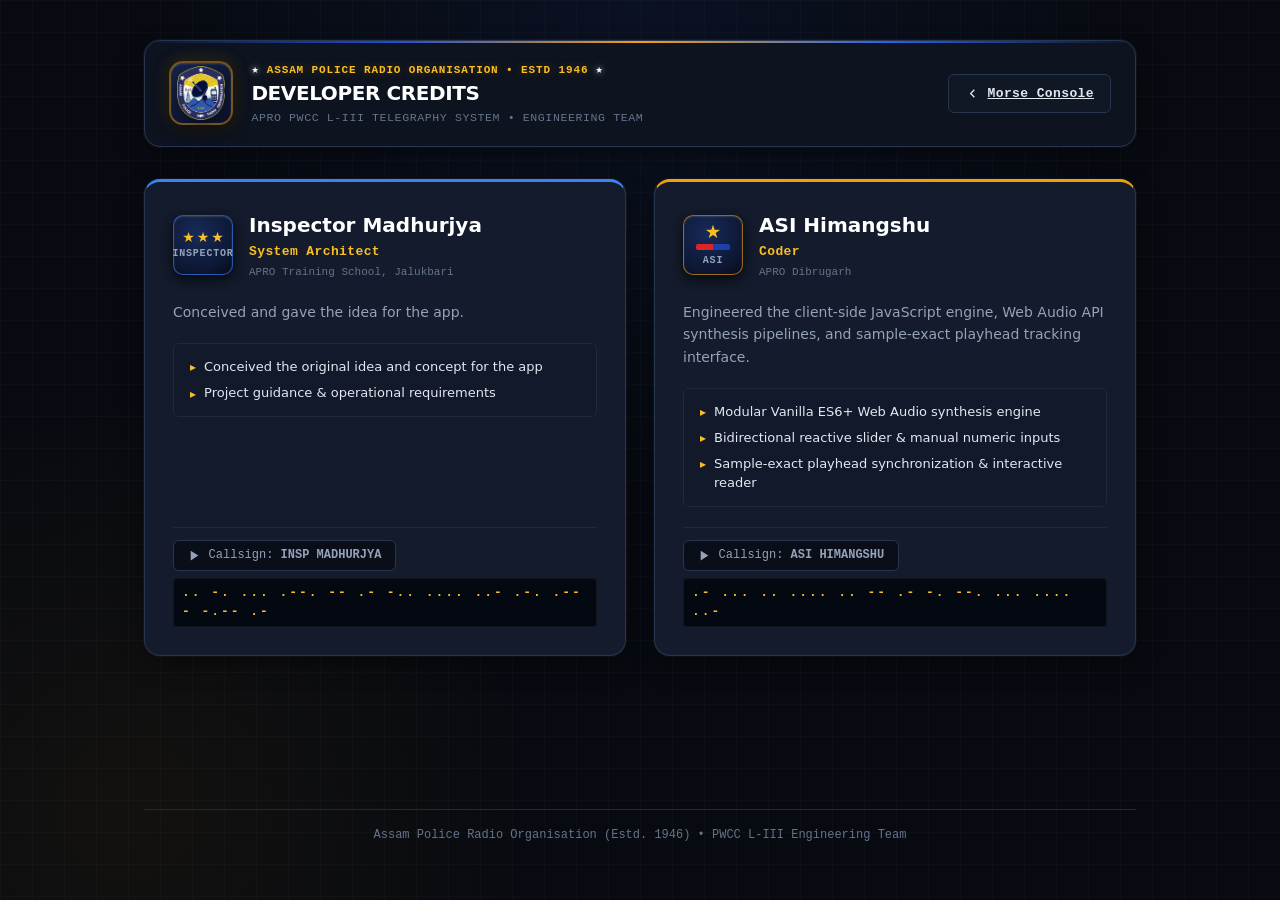
==== developers.html @ 601ff781 "Deploy APRO PWCC L-III Morse Code Synthesizer and Training Console" ====
<!DOCTYPE html>
<html lang="en">

<head>
  <meta charset="UTF-8">
  <meta name="viewport" content="width=device-width, initial-scale=1.0">
  <title>Developer Credits // APRO PWCC L-III</title>
  <meta name="description"
    content="Developer credits for the APRO PWCC L-III Morse Telegraphy System: Inspector Madhurjya (System Architect) and ASI Himangshu (Coder).">
  <link rel="icon" type="image/png" href="assets/apro-logo.png">
  <link rel="stylesheet" href="styles.css">
  <link rel="stylesheet" href="developers.css">
</head>

<body>

  <div class="dev-container">

    <!-- Station Header -->
    <header class="station-header">
      <div class="station-brand">
        <a href="index.html" class="station-badge apro-badge" title="Return to Morse Synthesizer">
          <img src="assets/apro-logo.png" alt="Assam Police Radio Organisation Emblem" class="apro-logo-img">
        </a>
        <div class="station-titles">
          <div class="station-org-pill">
            <span class="org-stars">★</span>
            <span>ASSAM POLICE RADIO ORGANISATION • ESTD 1946</span>
            <span class="org-stars">★</span>
          </div>
          <h1>DEVELOPER CREDITS</h1>
          <div class="meta">APRO PWCC L-III TELEGRAPHY SYSTEM • ENGINEERING TEAM</div>
        </div>
      </div>

      <div class="header-actions">
        <a href="index.html" class="btn btn-outline" title="Return to Morse Synthesizer">
          <svg width="15" height="15" viewBox="0 0 24 24" fill="none" stroke="currentColor" stroke-width="2">
            <polyline points="15 18 9 12 15 6" />
          </svg>
          Morse Console
        </a>
      </div>
    </header>

    <!-- Developer Profile Cards -->
    <main class="dev-cards-grid">

      <!-- Inspector Madhurjya (System Architect) -->
      <article class="dev-card arch-card">
        <div class="dev-card-header">
          <div class="dev-avatar arch-avatar">
            <div class="rank-stars-badge">
              <span>★</span><span>★</span><span>★</span>
            </div>
            <span class="rank-title">INSPECTOR</span>
          </div>
          <div class="dev-identity">
            <h2>Inspector Madhurjya</h2>
            <div class="dev-role">System Architect</div>
            <div class="dev-division">APRO Training School, Jalukbari</div>
          </div>
        </div>

        <p class="dev-summary">
          Conceived and gave the idea for the app.
        </p>

        <div class="dev-highlights">
          <div class="highlight-item">
            <span class="highlight-bullet">▸</span>
            <span>Conceived the original idea and concept for the app</span>
          </div>
          <div class="highlight-item">
            <span class="highlight-bullet">▸</span>
            <span>Project guidance & operational requirements</span>
          </div>
        </div>

        <div class="dev-callsign-bar">
          <button id="btn-callsign-madhurjya" class="callsign-chip" title="Play Morse Callsign">
            <svg class="play-icon" width="13" height="13" viewBox="0 0 24 24" fill="currentColor">
              <polygon points="5 3 19 12 5 21 5 3" />
            </svg>
            <span class="chip-label">Callsign: <strong>INSP MADHURJYA</strong></span>
          </button>
          <span id="morse-madhurjya" class="morse-text">.. -. ... .--. -- .- -.. .... ..- .-. .--- -.-- .-</span>
        </div>
      </article>

      <!-- ASI Himangshu (Coder) -->
      <article class="dev-card coder-card">
        <div class="dev-card-header">
          <div class="dev-avatar coder-avatar">
            <div class="rank-stars-badge">
              <span style="font-size: 1.15rem;">★</span>
            </div>
            <div class="police-ribbon" title="Assam Police Ribbon"></div>
            <span class="rank-title">ASI</span>
          </div>
          <div class="dev-identity">
            <h2>ASI Himangshu</h2>
            <div class="dev-role">Coder</div>
            <div class="dev-division">APRO Dibrugarh</div>
          </div>
        </div>

        <p class="dev-summary">
          Engineered the client-side JavaScript engine, Web Audio API synthesis pipelines, and sample-exact playhead
          tracking interface.
        </p>

        <div class="dev-highlights">
          <div class="highlight-item">
            <span class="highlight-bullet">▸</span>
            <span>Modular Vanilla ES6+ Web Audio synthesis engine</span>
          </div>
          <div class="highlight-item">
            <span class="highlight-bullet">▸</span>
            <span>Bidirectional reactive slider & manual numeric inputs</span>
          </div>
          <div class="highlight-item">
            <span class="highlight-bullet">▸</span>
            <span>Sample-exact playhead synchronization & interactive reader</span>
          </div>
        </div>

        <div class="dev-callsign-bar">
          <button id="btn-callsign-himangshu" class="callsign-chip" title="Play Morse Callsign">
            <svg class="play-icon" width="13" height="13" viewBox="0 0 24 24" fill="currentColor">
              <polygon points="5 3 19 12 5 21 5 3" />
            </svg>
            <span class="chip-label">Callsign: <strong>ASI HIMANGSHU</strong></span>
          </button>
          <span id="morse-himangshu" class="morse-text">.- ... .. .... .. -- .- -. --. ... .... ..-</span>
        </div>
      </article>

    </main>

    <!-- Clean Footer -->
    <footer class="dev-footer">
      <span>Assam Police Radio Organisation (Estd. 1946) • PWCC L-III Engineering Team</span>
    </footer>

  </div>

  <script src="js/developers.js"></script>
</body>

</html>
---- styles.css ----
/* ==========================================================================
   DESIGN SYSTEM & INSTRUMENT PANEL TOKENS
   ========================================================================== */
:root {
  --bg-deep: #070a10;
  --bg-panel: #0d131f;
  --bg-card: #131b2c;
  --bg-card-hover: #182339;
  --bg-inset: #090e18;
  
  --border-subtle: #1e293b;
  --border-panel: #27354f;
  --border-bright: #3b82f640;
  
  --text-main: #e2e8f0;
  --text-muted: #94a3b8;
  --text-dim: #64748b;
  
  --amber-50: #fffbeb;
  --amber-200: #fde68a;
  --amber-400: #fbbf24;
  --amber-500: #f59e0b;
  --amber-600: #d97706;
  --amber-glow: rgba(245, 158, 11, 0.45);
  --amber-flare: rgba(251, 191, 36, 0.85);

  --cyan-400: #22d3ee;
  --cyan-glow: rgba(34, 211, 238, 0.3);
  --emerald-400: #34d399;
  --red-400: #f87171;

  --font-mono: ui-monospace, SFMono-Regular, Menlo, Monaco, Consolas, "Liberation Mono", "Courier New", monospace;
  --font-sans: system-ui, -apple-system, BlinkMacSystemFont, "Segoe UI", Roboto, "Helvetica Neue", Arial, sans-serif;
  
  --radius-sm: 6px;
  --radius-md: 10px;
  --radius-lg: 16px;
  --radius-full: 9999px;

  --shadow-panel: 0 10px 30px -10px rgba(0, 0, 0, 0.7), 0 0 1px 1px rgba(255, 255, 255, 0.05);
  --shadow-beacon: 0 0 25px var(--amber-glow), 0 0 50px var(--amber-glow);
}

*, *::before, *::after {
  box-sizing: border-box;
  margin: 0;
  padding: 0;
}

body {
  background-color: var(--bg-deep);
  background-image: 
    radial-gradient(circle at 50% 0%, rgba(30, 58, 138, 0.15), transparent 45%),
    radial-gradient(circle at 10% 90%, rgba(245, 158, 11, 0.05), transparent 30%),
    linear-gradient(rgba(255, 255, 255, 0.02) 1px, transparent 1px),
    linear-gradient(90deg, rgba(255, 255, 255, 0.02) 1px, transparent 1px);
  background-size: 100% 100%, 100% 100%, 32px 32px, 32px 32px;
  color: var(--text-main);
  font-family: var(--font-sans);
  min-height: 100vh;
  display: flex;
  flex-direction: column;
  line-height: 1.5;
  -webkit-font-smoothing: antialiased;
  overflow-x: hidden;
}

/* Container */
.app-shell {
  max-width: 1380px;
  width: 100%;
  margin: 0 auto;
  padding: 1.5rem 1rem;
  display: flex;
  flex-direction: column;
  gap: 1.5rem;
  flex: 1;
}

@media (min-width: 768px) {
  .app-shell {
    padding: 2rem 1.5rem;
    gap: 1.75rem;
  }
}

/* Header Bar */
.station-header {
  background: var(--bg-panel);
  border: 1px solid var(--border-panel);
  border-radius: var(--radius-lg);
  padding: 1.25rem 1.5rem;
  display: flex;
  flex-wrap: wrap;
  align-items: center;
  justify-content: space-between;
  gap: 1rem;
  box-shadow: var(--shadow-panel);
  position: relative;
  overflow: hidden;
}

.station-header::before {
  content: '';
  position: absolute;
  top: 0;
  left: 0;
  right: 0;
  height: 2px;
  background: linear-gradient(90deg, transparent, #1d4ed8, var(--amber-500), #2563eb, transparent);
}

.station-brand {
  display: flex;
  align-items: center;
  gap: 1.15rem;
}

.station-badge.apro-badge {
  width: 64px;
  height: 64px;
  min-width: 64px;
  border-radius: 14px;
  background: radial-gradient(circle at 35% 30%, #172a59 0%, #0d1733 70%, #080f24 100%);
  border: 2px solid rgba(245, 158, 11, 0.45);
  display: flex;
  align-items: center;
  justify-content: center;
  box-shadow: 
    0 4px 16px rgba(0, 0, 0, 0.7),
    0 0 16px rgba(245, 158, 11, 0.25),
    inset 0 1px 2px rgba(255, 255, 255, 0.18);
  padding: 3px;
  position: relative;
  cursor: pointer;
  transition: transform 0.25s ease, border-color 0.25s ease, box-shadow 0.25s ease;
}

.station-badge.apro-badge:hover {
  transform: scale(1.05);
  border-color: var(--amber-400);
  box-shadow: 
    0 6px 22px rgba(0, 0, 0, 0.8),
    0 0 24px rgba(245, 158, 11, 0.5),
    inset 0 1px 3px rgba(255, 255, 255, 0.3);
}

.apro-logo-img {
  width: 100%;
  height: 100%;
  object-fit: contain;
  filter: drop-shadow(0 2px 4px rgba(0, 0, 0, 0.6));
  transition: filter 0.25s ease;
}

.station-titles {
  display: flex;
  flex-direction: column;
}

.station-org-pill {
  display: inline-flex;
  align-items: center;
  gap: 0.45rem;
  font-family: var(--font-mono);
  font-size: 0.6875rem;
  font-weight: 700;
  letter-spacing: 0.08em;
  color: var(--amber-400);
  text-transform: uppercase;
  margin-bottom: 0.15rem;
  text-shadow: 0 0 10px rgba(245, 158, 11, 0.3);
}

.station-org-pill .org-stars {
  color: #ffffff;
  font-size: 0.75rem;
  text-shadow: 0 0 6px rgba(255, 255, 255, 0.8);
}

.station-titles h1 {
  font-size: 1.25rem;
  font-weight: 700;
  letter-spacing: -0.02em;
  color: #fff;
  display: flex;
  align-items: center;
  gap: 0.5rem;
  line-height: 1.2;
}

.station-titles .meta {
  font-family: var(--font-mono);
  font-size: 0.725rem;
  color: var(--text-dim);
  letter-spacing: 0.05em;
  text-transform: uppercase;
  margin-top: 0.2rem;
}

.preset-chip.preset-apro {
  background: linear-gradient(135deg, rgba(29, 78, 216, 0.35), rgba(15, 23, 42, 0.8));
  border-color: rgba(245, 158, 11, 0.6);
  color: var(--amber-300);
  font-weight: 700;
  box-shadow: 0 0 8px rgba(245, 158, 11, 0.15);
}

.preset-chip.preset-apro:hover {
  background: linear-gradient(135deg, rgba(29, 78, 216, 0.55), rgba(245, 158, 11, 0.2));
  border-color: var(--amber-400);
  color: #fff;
  box-shadow: 0 0 14px rgba(245, 158, 11, 0.35);
}

@media (max-width: 640px) {
  .station-badge.apro-badge {
    width: 52px;
    height: 52px;
    min-width: 52px;
  }
  .station-titles h1 {
    font-size: 1.05rem;
  }
  .station-org-pill {
    font-size: 0.6rem;
  }
}

.header-actions {
  display: flex;
  align-items: center;
  gap: 0.75rem;
  flex-wrap: wrap;
}

/* Global Buttons */
.btn {
  display: inline-flex;
  align-items: center;
  justify-content: center;
  gap: 0.5rem;
  font-family: var(--font-mono);
  font-size: 0.8125rem;
  font-weight: 600;
  letter-spacing: 0.03em;
  padding: 0.55rem 1rem;
  border-radius: var(--radius-sm);
  border: 1px solid var(--border-subtle);
  background: var(--bg-card);
  color: var(--text-main);
  cursor: pointer;
  transition: all 0.15s ease-in-out;
  user-select: none;
  outline: none;
}

.btn:hover:not(:disabled) {
  background: var(--bg-card-hover);
  border-color: var(--border-panel);
  color: #fff;
  transform: translateY(-1px);
}

.btn:active:not(:disabled) {
  transform: translateY(0);
}

.btn:disabled {
  opacity: 0.45;
  cursor: not-allowed;
  pointer-events: none;
}

.btn-primary {
  background: linear-gradient(180deg, var(--amber-500), var(--amber-600));
  color: #000;
  border-color: var(--amber-400);
  font-weight: 700;
  box-shadow: 0 2px 10px rgba(245, 158, 11, 0.3);
}

.btn-primary:hover:not(:disabled) {
  background: linear-gradient(180deg, var(--amber-400), var(--amber-500));
  color: #000;
  box-shadow: 0 4px 14px rgba(245, 158, 11, 0.45);
}

.btn-primary:disabled {
  background: #1e293b !important;
  border-color: #334155 !important;
  color: var(--text-dim) !important;
  box-shadow: none !important;
}

.btn-outline {
  background: rgba(19, 27, 44, 0.6);
  border-color: var(--border-panel);
}

.btn-outline:hover:not(:disabled) {
  border-color: var(--amber-500);
  color: var(--amber-400);
  box-shadow: 0 0 12px var(--amber-glow);
}

.btn-active {
  background: var(--amber-500);
  color: #000 !important;
  border-color: var(--amber-400);
}

@keyframes spin {
  from { transform: rotate(0deg); }
  to { transform: rotate(360deg); }
}

.spin-icon {
  animation: spin 0.8s linear infinite;
  flex-shrink: 0;
}

/* Main Grid Layout */
.dashboard-grid {
  display: grid;
  grid-template-columns: 1fr;
  gap: 1.5rem;
}

@media (min-width: 1024px) {
  .dashboard-grid {
    grid-template-columns: 1.15fr 0.85fr;
  }
}

/* Panels & Cards */
.panel-card {
  background: var(--bg-panel);
  border: 1px solid var(--border-panel);
  border-radius: var(--radius-lg);
  padding: 1.5rem;
  display: flex;
  flex-direction: column;
  gap: 1.25rem;
  box-shadow: var(--shadow-panel);
  position: relative;
}

.panel-header {
  display: flex;
  align-items: center;
  justify-content: space-between;
  border-bottom: 1px solid rgba(255, 255, 255, 0.05);
  padding-bottom: 0.875rem;
}

.panel-title {
  font-size: 0.875rem;
  font-weight: 700;
  letter-spacing: 0.08em;
  text-transform: uppercase;
  color: var(--text-muted);
  display: flex;
  align-items: center;
  gap: 0.5rem;
}

.panel-title::before {
  content: '';
  display: inline-block;
  width: 6px;
  height: 6px;
  border-radius: 50%;
  background: var(--amber-500);
  box-shadow: 0 0 6px var(--amber-500);
}

/* Left Deck: Telemetry & Beacon */
.telemetry-deck {
  display: grid;
  grid-template-columns: 1fr;
  gap: 1.25rem;
  background: var(--bg-inset);
  border: 1px solid var(--border-subtle);
  border-radius: var(--radius-md);
  padding: 1.25rem;
}

@media (min-width: 640px) {
  .telemetry-deck {
    grid-template-columns: auto 1fr;
    align-items: center;
  }
}

/* Physical Signal Beacon Lamp */
.beacon-module {
  display: flex;
  flex-direction: column;
  align-items: center;
  justify-content: center;
  gap: 0.625rem;
  padding: 0.5rem 1rem;
}

.beacon-bezel {
  width: 86px;
  height: 86px;
  border-radius: 50%;
  background: linear-gradient(135deg, #334155, #0f172a 70%, #1e293b);
  border: 2px solid #475569;
  display: flex;
  align-items: center;
  justify-content: center;
  box-shadow: 
    0 6px 16px rgba(0, 0, 0, 0.8),
    inset 0 2px 4px rgba(255, 255, 255, 0.2),
    inset 0 -2px 6px rgba(0, 0, 0, 0.8);
  position: relative;
}

.beacon-lamp {
  width: 60px;
  height: 60px;
  border-radius: 50%;
  background: radial-gradient(circle at 40% 35%, #291a0c 0%, #170d05 60%, #080402 100%);
  border: 1px solid #452a12;
  box-shadow: inset 0 2px 6px rgba(0, 0, 0, 0.9);
  transition: all 0.05s ease-out;
  position: relative;
  overflow: hidden;
}

/* Inner filament simulation */
.beacon-lamp::after {
  content: '';
  position: absolute;
  top: 50%;
  left: 50%;
  width: 14px;
  height: 14px;
  transform: translate(-50%, -50%);
  border-radius: 50%;
  background: #3b1e06;
  filter: blur(1px);
  transition: all 0.05s ease-out;
}

/* ACTIVE GLOW STATE */
.beacon-module.active .beacon-lamp {
  background: radial-gradient(circle at 40% 35%, var(--amber-50) 0%, var(--amber-200) 25%, var(--amber-500) 65%, var(--amber-600) 100%);
  border-color: var(--amber-200);
  box-shadow: 
    0 0 16px var(--amber-flare),
    0 0 35px var(--amber-500),
    0 0 65px var(--amber-glow),
    inset 0 2px 8px rgba(255, 255, 255, 0.9);
  transform: scale(1.02);
}

.beacon-module.active .beacon-lamp::after {
  background: #ffffff;
  box-shadow: 0 0 12px #fff;
}

.beacon-label {
  font-family: var(--font-mono);
  font-size: 0.6875rem;
  font-weight: 700;
  letter-spacing: 0.08em;
  text-transform: uppercase;
  color: var(--text-dim);
  transition: color 0.1s ease;
}

.beacon-module.active .beacon-label {
  color: var(--amber-400);
  text-shadow: 0 0 8px var(--amber-glow);
}

/* Telemetry Readout */
.telemetry-readout {
  display: flex;
  flex-direction: column;
  gap: 0.75rem;
  width: 100%;
}

.hud-box {
  background: var(--bg-deep);
  border: 1px solid var(--border-subtle);
  border-radius: var(--radius-sm);
  padding: 0.75rem 1rem;
  display: flex;
  align-items: center;
  justify-content: space-between;
  gap: 1rem;
}

.hud-char-section {
  display: flex;
  align-items: baseline;
  gap: 0.75rem;
}

.hud-char-title {
  font-family: var(--font-mono);
  font-size: 0.6875rem;
  color: var(--text-dim);
  text-transform: uppercase;
}

.hud-char-display {
  font-family: var(--font-mono);
  font-size: 2.25rem;
  font-weight: 800;
  line-height: 1;
  color: var(--amber-400);
  min-width: 48px;
  text-shadow: 0 0 12px var(--amber-glow);
}

.hud-morse-display {
  font-family: var(--font-mono);
  font-size: 1.625rem;
  font-weight: 700;
  letter-spacing: 0.25em;
  color: #fff;
  display: flex;
  align-items: center;
  gap: 0.35rem;
  min-height: 2.25rem;
}

.symbol-glyph {
  display: inline-block;
  padding: 0 0.15rem;
  border-radius: 4px;
  transition: all 0.05s ease;
}

.symbol-glyph.sounding {
  color: #000;
  background: var(--amber-400);
  box-shadow: 0 0 12px var(--amber-flare);
  transform: scale(1.15);
}

.hud-time-display {
  font-family: var(--font-mono);
  font-size: 0.875rem;
  color: var(--text-muted);
  text-align: right;
}

.hud-time-display .current-time {
  font-size: 1.125rem;
  font-weight: 700;
  color: #fff;
}

/* Synchronized Interactive Text Reader */
.reader-container {
  display: flex;
  flex-direction: column;
  gap: 0.5rem;
}

.reader-toolbar {
  display: flex;
  justify-content: space-between;
  align-items: center;
  font-family: var(--font-mono);
  font-size: 0.75rem;
  color: var(--text-dim);
}

.reader-scroll-box {
  background: var(--bg-inset);
  border: 1px solid var(--border-subtle);
  border-radius: var(--radius-md);
  min-height: 220px;
  max-height: 340px;
  overflow-y: auto;
  padding: 1.25rem;
  font-family: var(--font-mono);
  font-size: 1.125rem;
  line-height: 1.9;
  white-space: pre-wrap;
  word-break: break-word;
  user-select: text;
  position: relative;
}

/* Custom scrollbar */
.reader-scroll-box::-webkit-scrollbar {
  width: 8px;
}
.reader-scroll-box::-webkit-scrollbar-track {
  background: var(--bg-inset);
}
.reader-scroll-box::-webkit-scrollbar-thumb {
  background: var(--border-panel);
  border-radius: 4px;
}
.reader-scroll-box::-webkit-scrollbar-thumb:hover {
  background: var(--text-dim);
}

.reader-char {
  display: inline-block;
  padding: 0.05rem 0.2rem;
  margin: 0.05rem 0.02rem;
  border-radius: 4px;
  cursor: pointer;
  color: var(--text-main);
  border: 1px solid transparent;
  transition: background-color 0.1s ease, color 0.1s ease, border-color 0.1s ease;
}

.reader-char:hover {
  background: rgba(255, 255, 255, 0.08);
  border-color: var(--border-panel);
  color: #fff;
}

/* Active Highlight Playhead */
.reader-char.is-active {
  background: var(--amber-500);
  color: #000 !important;
  font-weight: 700;
  border-color: var(--amber-300);
  box-shadow: 0 0 14px var(--amber-glow);
  transform: scale(1.05);
}

.reader-char.is-space {
  min-width: 0.5em;
}

.reader-empty-placeholder {
  color: var(--text-dim);
  font-style: italic;
  display: flex;
  align-items: center;
  justify-content: center;
  height: 180px;
}

/* Seek scrubber */
.timeline-scrubber {
  display: flex;
  flex-direction: column;
  gap: 0.35rem;
  margin-top: 0.5rem;
}

.timeline-track-wrapper {
  position: relative;
  width: 100%;
  height: 18px;
  display: flex;
  align-items: center;
  cursor: pointer;
}

.timeline-range {
  -webkit-appearance: none;
  appearance: none;
  width: 100%;
  height: 8px;
  background: var(--bg-inset);
  border: 1px solid var(--border-subtle);
  border-radius: var(--radius-full);
  outline: none;
  cursor: pointer;
  position: relative;
  overflow: hidden;
}

.timeline-range::-webkit-slider-thumb {
  -webkit-appearance: none;
  appearance: none;
  width: 16px;
  height: 16px;
  border-radius: 50%;
  background: var(--amber-400);
  box-shadow: -407px 0 0 400px var(--amber-500);
  cursor: pointer;
}

.timeline-range::-moz-range-thumb {
  width: 16px;
  height: 16px;
  border-radius: 50%;
  background: var(--amber-400);
  cursor: pointer;
  border: none;
}

.timeline-range::-moz-range-progress {
  background-color: var(--amber-500);
  height: 8px;
  border-radius: var(--radius-full);
}

/* Right Deck: Controls & Text Input */
.control-cluster {
  display: flex;
  flex-direction: column;
  gap: 1.25rem;
}

.playback-buttons {
  display: grid;
  grid-template-columns: repeat(4, 1fr);
  gap: 0.625rem;
}

.playback-buttons .btn {
  padding: 0.75rem 0.5rem;
  font-size: 0.8125rem;
}

/* Range Sliders Group */
.sliders-panel {
  background: var(--bg-inset);
  border: 1px solid var(--border-subtle);
  border-radius: var(--radius-md);
  padding: 1.25rem;
  display: flex;
  flex-direction: column;
  gap: 1.125rem;
}

.slider-row {
  display: flex;
  flex-direction: column;
  gap: 0.375rem;
}

.slider-header {
  display: flex;
  justify-content: space-between;
  align-items: center;
  font-family: var(--font-mono);
  font-size: 0.75rem;
  margin-bottom: 0.25rem;
}

.slider-header .label {
  color: var(--text-muted);
  text-transform: uppercase;
  letter-spacing: 0.05em;
  font-weight: 600;
}

.slider-input-group {
  display: inline-flex;
  align-items: center;
  gap: 0.35rem;
}

.slider-number-input {
  width: 58px;
  background: #070d18;
  border: 1px solid var(--border-panel);
  border-radius: var(--radius-sm);
  padding: 0.2rem 0.35rem;
  font-family: var(--font-mono);
  font-size: 0.8125rem;
  font-weight: 700;
  color: var(--amber-400);
  text-align: right;
  outline: none;
  transition: all 0.15s ease;
  box-shadow: inset 0 1px 3px rgba(0, 0, 0, 0.7);
}

.slider-number-input.num-pitch {
  width: 66px;
}

.slider-number-input:hover {
  border-color: #3b82f660;
}

.slider-number-input:focus {
  border-color: var(--amber-500);
  box-shadow: 0 0 8px var(--amber-glow), inset 0 1px 3px rgba(0, 0, 0, 0.7);
  color: #fff;
}

/* Styled number spinners */
.slider-number-input::-webkit-inner-spin-button,
.slider-number-input::-webkit-outer-spin-button {
  opacity: 0.6;
  cursor: pointer;
  filter: invert(1);
}

.slider-number-input:hover::-webkit-inner-spin-button,
.slider-number-input:hover::-webkit-outer-spin-button {
  opacity: 1;
}

.unit-label {
  font-family: var(--font-mono);
  font-size: 0.75rem;
  font-weight: 700;
  color: var(--amber-400);
}

.unit-subtext {
  font-family: var(--font-mono);
  font-size: 0.65rem;
  color: var(--text-dim);
  margin-left: 0.15rem;
}

.styled-slider {
  -webkit-appearance: none;
  appearance: none;
  width: 100%;
  height: 6px;
  background: #1e293b;
  border-radius: var(--radius-full);
  outline: none;
  cursor: pointer;
}

.styled-slider::-webkit-slider-thumb {
  -webkit-appearance: none;
  appearance: none;
  width: 18px;
  height: 18px;
  border-radius: 50%;
  background: var(--amber-500);
  border: 2px solid #fff;
  box-shadow: 0 0 8px var(--amber-glow);
  cursor: pointer;
  transition: transform 0.1s ease;
}

.styled-slider::-webkit-slider-thumb:hover {
  transform: scale(1.2);
}

.styled-slider::-moz-range-thumb {
  width: 18px;
  height: 18px;
  border-radius: 50%;
  background: var(--amber-500);
  border: 2px solid #fff;
  box-shadow: 0 0 8px var(--amber-glow);
  cursor: pointer;
}

/* Message Input Box */
.input-section {
  display: flex;
  flex-direction: column;
  gap: 0.75rem;
}

.presets-row {
  display: flex;
  align-items: center;
  gap: 0.4rem;
  flex-wrap: wrap;
}

.preset-chip {
  font-family: var(--font-mono);
  font-size: 0.6875rem;
  font-weight: 600;
  padding: 0.25rem 0.55rem;
  border-radius: var(--radius-full);
  background: var(--bg-card);
  border: 1px solid var(--border-subtle);
  color: var(--text-muted);
  cursor: pointer;
  transition: all 0.12s ease;
}

.preset-chip:hover {
  background: var(--bg-card-hover);
  color: var(--amber-400);
  border-color: var(--amber-500);
}

.textarea-wrapper {
  position: relative;
}

.message-textarea {
  width: 100%;
  height: 160px;
  background: var(--bg-inset);
  border: 1px solid var(--border-subtle);
  border-radius: var(--radius-md);
  padding: 1rem;
  color: var(--text-main);
  font-family: var(--font-mono);
  font-size: 0.9375rem;
  line-height: 1.6;
  resize: vertical;
  outline: none;
  transition: border-color 0.15s ease;
}

.message-textarea:focus {
  border-color: var(--amber-500);
  box-shadow: 0 0 0 1px var(--amber-500);
}

.textarea-footer {
  display: flex;
  justify-content: space-between;
  align-items: center;
  font-family: var(--font-mono);
  font-size: 0.725rem;
  color: var(--text-dim);
  margin-top: 0.25rem;
}

/* Toast Notification */
.toast-popup {
  position: fixed;
  bottom: 2rem;
  right: 2rem;
  background: var(--bg-panel);
  border: 1px solid var(--amber-500);
  color: #fff;
  font-family: var(--font-mono);
  font-size: 0.8125rem;
  padding: 0.75rem 1.25rem;
  border-radius: var(--radius-md);
  box-shadow: 0 10px 25px rgba(0,0,0,0.8), 0 0 15px var(--amber-glow);
  display: flex;
  align-items: center;
  gap: 0.5rem;
  z-index: 1000;
  transform: translateY(100px);
  opacity: 0;
  transition: transform 0.25s ease, opacity 0.25s ease;
  pointer-events: none;
}

.toast-popup.visible {
  transform: translateY(0);
  opacity: 1;
}

/* Quick Morse Reference Table Drawer */
.reference-section {
  background: var(--bg-panel);
  border: 1px solid var(--border-panel);
  border-radius: var(--radius-lg);
  padding: 1.25rem 1.5rem;
}

.reference-title {
  font-size: 0.8125rem;
  font-family: var(--font-mono);
  font-weight: 700;
  color: var(--text-muted);
  text-transform: uppercase;
  margin-bottom: 0.75rem;
  display: flex;
  align-items: center;
  justify-content: space-between;
  cursor: pointer;
}

.reference-grid {
  display: grid;
  grid-template-columns: repeat(auto-fill, minmax(90px, 1fr));
  gap: 0.5rem;
  font-family: var(--font-mono);
  font-size: 0.75rem;
}

.ref-item {
  background: var(--bg-inset);
  border: 1px solid var(--border-subtle);
  padding: 0.3rem 0.5rem;
  border-radius: var(--radius-sm);
  display: flex;
  justify-content: space-between;
  align-items: center;
}

.ref-char {
  color: var(--amber-400);
  font-weight: 700;
}

.ref-morse {
  color: var(--text-main);
  letter-spacing: 0.1em;
}

/* Hidden native audio element */
#audio-playback {
  display: none;
}
---- developers.css ----
/* ==========================================================================
   APRO PWCC L-III // DEVELOPER CREDITS PAGE STYLES (CLEAN & ELEGANT)
   ========================================================================== */

.dev-container {
  max-width: 1040px;
  width: 100%;
  margin: 0 auto;
  padding: 1.5rem 1rem;
  display: flex;
  flex-direction: column;
  gap: 1.75rem;
  min-height: 100vh;
}

@media (min-width: 768px) {
  .dev-container {
    padding: 2.5rem 1.5rem;
    gap: 2rem;
  }
}

/* 2-Column Responsive Card Grid */
.dev-cards-grid {
  display: grid;
  grid-template-columns: 1fr;
  gap: 1.5rem;
  align-items: stretch;
}

@media (min-width: 820px) {
  .dev-cards-grid {
    grid-template-columns: repeat(2, 1fr);
    gap: 1.75rem;
  }
}

/* Individual Developer Card */
.dev-card {
  background: var(--bg-card);
  border: 1px solid var(--border-panel);
  border-radius: var(--radius-lg);
  padding: 1.75rem;
  display: flex;
  flex-direction: column;
  gap: 1.25rem;
  box-shadow: var(--shadow-panel);
  position: relative;
  overflow: hidden;
  transition: transform 0.2s ease, border-color 0.2s ease, box-shadow 0.2s ease;
}

.dev-card:hover {
  transform: translateY(-2px);
  box-shadow: 0 10px 25px -5px rgba(0, 0, 0, 0.8), 0 0 15px rgba(245, 158, 11, 0.08);
}

.dev-card.arch-card {
  border-top: 3px solid #3b82f6;
}

.dev-card.coder-card {
  border-top: 3px solid var(--amber-500);
}

/* Card Header with Officer Avatar & Rank Crest */
.dev-card-header {
  display: flex;
  align-items: center;
  gap: 1rem;
}

.dev-avatar {
  width: 60px;
  height: 60px;
  min-width: 60px;
  border-radius: var(--radius-md);
  background: radial-gradient(circle at 40% 30%, #172a59 0%, #0d1733 70%, #060b18 100%);
  display: flex;
  flex-direction: column;
  align-items: center;
  justify-content: center;
  gap: 2px;
  box-shadow: 0 4px 12px rgba(0, 0, 0, 0.7), inset 0 1px 2px rgba(255, 255, 255, 0.15);
  padding: 4px;
}

.dev-avatar.arch-avatar {
  border: 1.5px solid rgba(59, 130, 246, 0.6);
}

.dev-avatar.coder-avatar {
  border: 1.5px solid rgba(245, 158, 11, 0.6);
}

.rank-stars-badge {
  display: flex;
  gap: 2px;
  color: #fbbf24;
  font-size: 0.875rem;
  line-height: 1;
}

.rank-title {
  font-family: var(--font-mono);
  font-size: 0.625rem;
  font-weight: 800;
  letter-spacing: 0.08em;
  color: #94a3b8;
  text-transform: uppercase;
}

.police-ribbon {
  width: 34px;
  height: 6px;
  border-radius: 2px;
  background: linear-gradient(90deg, #dc2626 50%, #1e40af 50%);
  margin: 1px 0;
}

/* Identity & Titles */
.dev-identity h2 {
  font-size: 1.25rem;
  font-weight: 700;
  color: #ffffff;
  margin: 0;
}

.dev-role {
  font-family: var(--font-mono);
  font-size: 0.8125rem;
  font-weight: 700;
  color: var(--amber-400);
  margin-top: 0.15rem;
  letter-spacing: 0.03em;
}

.dev-division {
  font-family: var(--font-mono);
  font-size: 0.6875rem;
  color: var(--text-dim);
  margin-top: 0.15rem;
}

/* Summary paragraph */
.dev-summary {
  font-size: 0.875rem;
  line-height: 1.6;
  color: var(--text-muted);
  margin: 0;
}

/* Highlight bullets */
.dev-highlights {
  display: flex;
  flex-direction: column;
  gap: 0.45rem;
  background: rgba(15, 23, 42, 0.4);
  padding: 0.85rem 1rem;
  border-radius: var(--radius-sm);
  border: 1px solid var(--border-subtle);
}

.highlight-item {
  display: flex;
  align-items: flex-start;
  gap: 0.5rem;
  font-size: 0.8125rem;
  line-height: 1.45;
  color: var(--text-main);
}

.highlight-bullet {
  color: var(--amber-400);
  font-weight: 700;
  font-size: 0.75rem;
  margin-top: 0.1rem;
}

/* Subtle Interactive Callsign Bar */
.dev-callsign-bar {
  display: flex;
  flex-direction: column;
  gap: 0.45rem;
  margin-top: auto;
  padding-top: 0.75rem;
  border-top: 1px solid var(--border-subtle);
}

.callsign-chip {
  display: inline-flex;
  align-items: center;
  gap: 0.5rem;
  padding: 0.45rem 0.85rem;
  border-radius: var(--radius-sm);
  background: var(--bg-inset);
  border: 1px solid var(--border-panel);
  color: var(--text-muted);
  font-family: var(--font-mono);
  font-size: 0.75rem;
  cursor: pointer;
  transition: all 0.15s ease;
  width: fit-content;
}

.callsign-chip:hover {
  background: rgba(245, 158, 11, 0.1);
  border-color: var(--amber-500);
  color: #fff;
}

.callsign-chip.is-playing {
  background: var(--amber-500);
  border-color: var(--amber-400);
  color: #000;
  box-shadow: 0 0 12px var(--amber-glow);
}

.callsign-chip.is-playing .play-icon {
  fill: #000;
}

.morse-text {
  font-family: var(--font-mono);
  font-size: 0.8125rem;
  font-weight: 700;
  color: var(--amber-400);
  letter-spacing: 0.15em;
  padding: 0.25rem 0.5rem;
  background: #040810;
  border-radius: 4px;
  border: 1px solid rgba(255, 255, 255, 0.05);
}

/* Footer */
.dev-footer {
  text-align: center;
  font-family: var(--font-mono);
  font-size: 0.75rem;
  color: var(--text-dim);
  padding: 1rem 0;
  border-top: 1px solid var(--border-subtle);
  margin-top: auto;
}
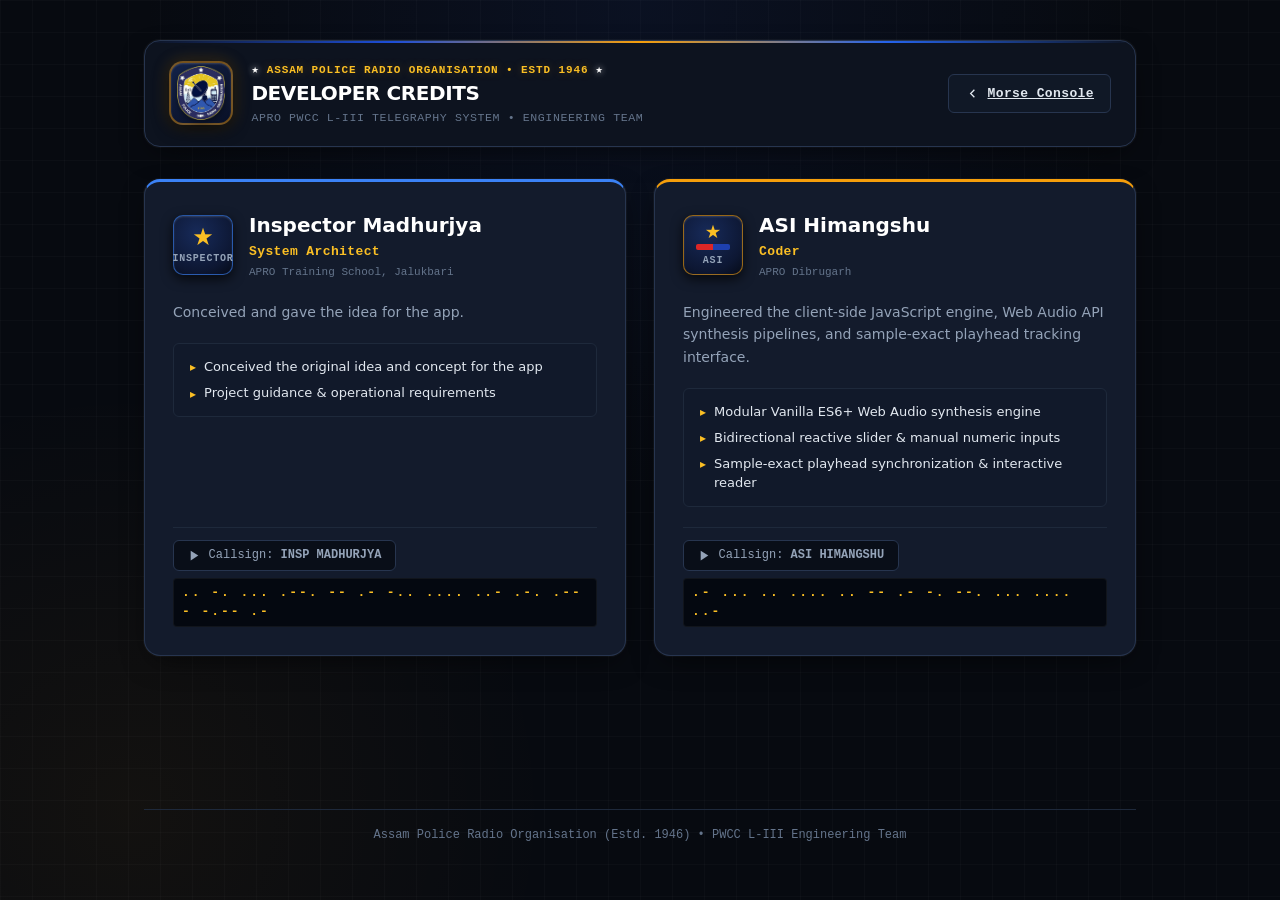
==== commit 385cee28: "Update star rating display for inspector" ====
--- a/developers.html
+++ b/developers.html
@@ -51,7 +51,7 @@
         <div class="dev-card-header">
           <div class="dev-avatar arch-avatar">
             <div class="rank-stars-badge">
-              <span>★</span><span>★</span><span>★</span>
+              <span style="font-size: 1.5rem;">★</span>
             </div>
             <span class="rank-title">INSPECTOR</span>
           </div>
@@ -148,4 +148,4 @@
   <script src="js/developers.js"></script>
 </body>
 
-</html>+</html>
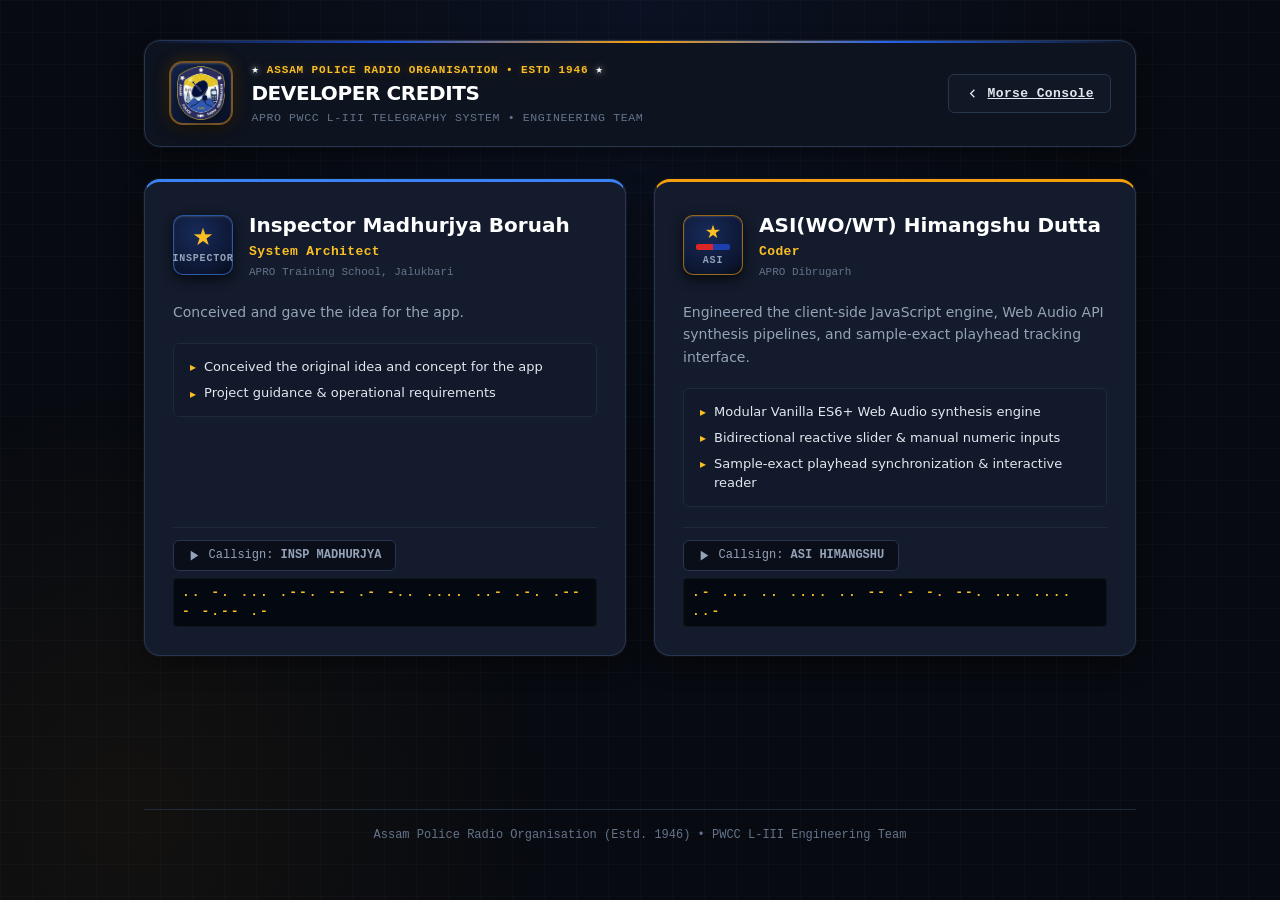
==== commit 86fe46bb: "Update developers.html Name update" ====
--- a/developers.html
+++ b/developers.html
@@ -56,7 +56,7 @@
             <span class="rank-title">INSPECTOR</span>
           </div>
           <div class="dev-identity">
-            <h2>Inspector Madhurjya</h2>
+            <h2>Inspector Madhurjya Boruah</h2>
             <div class="dev-role">System Architect</div>
             <div class="dev-division">APRO Training School, Jalukbari</div>
           </div>
@@ -82,7 +82,7 @@
             <svg class="play-icon" width="13" height="13" viewBox="0 0 24 24" fill="currentColor">
               <polygon points="5 3 19 12 5 21 5 3" />
             </svg>
-            <span class="chip-label">Callsign: <strong>INSP MADHURJYA</strong></span>
+            <span class="chip-label">Callsign: <strong>INSP MADHURJYA </strong></span>
           </button>
           <span id="morse-madhurjya" class="morse-text">.. -. ... .--. -- .- -.. .... ..- .-. .--- -.-- .-</span>
         </div>
@@ -99,7 +99,7 @@
             <span class="rank-title">ASI</span>
           </div>
           <div class="dev-identity">
-            <h2>ASI Himangshu</h2>
+            <h2>ASI(WO/WT) Himangshu Dutta</h2>
             <div class="dev-role">Coder</div>
             <div class="dev-division">APRO Dibrugarh</div>
           </div>
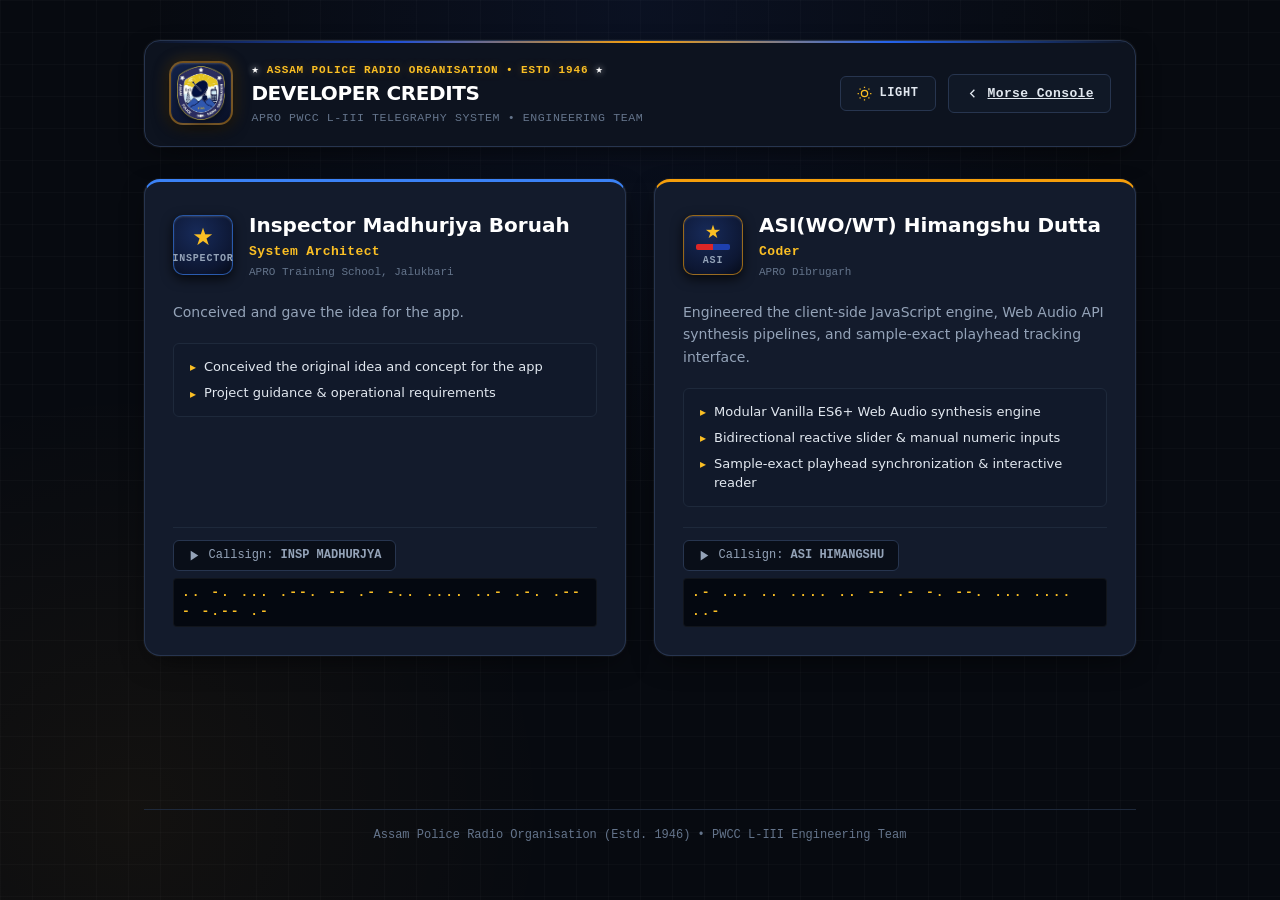
==== commit fafaacbf: "feat: add numerical GAP pause input and light/dark mode theme toggle" ====
--- a/developers.html
+++ b/developers.html
@@ -10,6 +10,16 @@
   <link rel="icon" type="image/png" href="assets/apro-logo.png">
   <link rel="stylesheet" href="styles.css">
   <link rel="stylesheet" href="developers.css">
+  <script>
+    (function () {
+      try {
+        const savedTheme = localStorage.getItem('apro_morse_theme');
+        if (savedTheme === 'light') {
+          document.documentElement.setAttribute('data-theme', 'light');
+        }
+      } catch (e) {}
+    })();
+  </script>
 </head>
 
 <body>
@@ -34,6 +44,24 @@
       </div>
 
       <div class="header-actions">
+        <!-- Theme Mode Toggle Button -->
+        <button id="btn-theme-toggle" class="btn btn-outline btn-theme-toggle" title="Switch to Light Mode" aria-label="Toggle Light and Dark Mode">
+          <svg class="theme-icon-sun" width="15" height="15" viewBox="0 0 24 24" fill="none" stroke="currentColor" stroke-width="2">
+            <circle cx="12" cy="12" r="5"></circle>
+            <line x1="12" y1="1" x2="12" y2="3"></line>
+            <line x1="12" y1="21" x2="12" y2="23"></line>
+            <line x1="4.22" y1="4.22" x2="5.64" y2="5.64"></line>
+            <line x1="18.36" y1="18.36" x2="19.78" y2="19.78"></line>
+            <line x1="1" y1="12" x2="3" y2="12"></line>
+            <line x1="21" y1="12" x2="23" y2="12"></line>
+            <line x1="4.22" y1="19.78" x2="5.64" y2="18.36"></line>
+            <line x1="18.36" y1="5.64" x2="19.78" y2="4.22"></line>
+          </svg>
+          <svg class="theme-icon-moon" width="15" height="15" viewBox="0 0 24 24" fill="none" stroke="currentColor" stroke-width="2">
+            <path d="M21 12.79A9 9 0 1 1 11.21 3 7 7 0 0 0 21 12.79z"></path>
+          </svg>
+          <span id="theme-toggle-label" class="theme-label">LIGHT</span>
+        </button>
         <a href="index.html" class="btn btn-outline" title="Return to Morse Synthesizer">
           <svg width="15" height="15" viewBox="0 0 24 24" fill="none" stroke="currentColor" stroke-width="2">
             <polyline points="15 18 9 12 15 6" />
--- a/styles.css
+++ b/styles.css
@@ -304,6 +304,28 @@
   box-shadow: 0 0 12px var(--amber-glow);
 }
 
+/* Theme Toggle Button */
+.btn-theme-toggle {
+  display: inline-flex;
+  align-items: center;
+  gap: 0.45rem;
+  font-weight: 700;
+}
+
+.theme-icon-sun {
+  display: block;
+  color: var(--amber-400);
+}
+
+.theme-icon-moon {
+  display: none;
+}
+
+.theme-label {
+  font-size: 0.75rem;
+  letter-spacing: 0.05em;
+}
+
 .btn-active {
   background: var(--amber-500);
   color: #000 !important;
@@ -856,11 +878,294 @@
   cursor: pointer;
 }
 
-/* Message Input Box */
+/* ==========================================================================
+   TRANSMISSION CONSOLE: DOCKED TABS (TX 1, TX 2, TX 3)
+   ========================================================================== */
+.message-pad-section {
+  display: flex;
+  flex-direction: column;
+  gap: 0;
+  position: relative;
+}
+
+/* Tab Bar sitting flush on top of the message pad */
+.transmission-tab-bar {
+  display: flex;
+  align-items: flex-end;
+  justify-content: space-between;
+  gap: 0.5rem;
+  border-bottom: 1px solid var(--border-panel);
+  padding: 0 0.25rem;
+  margin-bottom: -1px;
+  position: relative;
+  z-index: 2;
+  flex-wrap: wrap;
+}
+
+.tx-tab-group {
+  display: flex;
+  align-items: flex-end;
+  gap: 0.35rem;
+  flex-wrap: wrap;
+}
+
+.tx-tab {
+  background: #070d18;
+  border: 1px solid var(--border-panel);
+  border-bottom: none;
+  border-radius: 8px 8px 0 0;
+  padding: 0.45rem 0.75rem;
+  display: inline-flex;
+  align-items: center;
+  gap: 0.4rem;
+  cursor: pointer;
+  transition: all 0.15s ease;
+  position: relative;
+  color: var(--text-muted);
+  outline: none;
+}
+
+.tx-tab:hover {
+  background: #0d1524;
+  color: #fff;
+  border-color: #3b82f650;
+}
+
+.tx-tab.active {
+  background: #090e19;
+  border-color: var(--border-panel);
+  border-top: 2px solid var(--amber-500);
+  padding-top: calc(0.45rem - 1px);
+  color: #fff;
+  box-shadow: 0 -4px 12px rgba(245, 158, 11, 0.15);
+  z-index: 3;
+}
+
+.tx-tab.active::after {
+  content: '';
+  position: absolute;
+  left: 0;
+  right: 0;
+  bottom: -2px;
+  height: 3px;
+  background: #090e19; /* Blends seamlessly into docked card below */
+}
+
+.tx-tab.transmitting {
+  border-top-color: var(--emerald-400);
+  background: #081714;
+  animation: tab-pulse-glow 1s infinite alternate;
+}
+
+@keyframes tab-pulse-glow {
+  from { box-shadow: 0 -2px 8px rgba(52, 211, 153, 0.3); }
+  to { box-shadow: 0 -4px 18px rgba(245, 158, 11, 0.5); }
+}
+
+.tx-tab-num {
+  font-family: var(--font-mono);
+  font-size: 0.8125rem;
+  font-weight: 800;
+  letter-spacing: 0.05em;
+  color: var(--text-dim);
+}
+
+.tx-tab.active .tx-tab-num {
+  color: var(--amber-400);
+}
+
+.tx-tab-title {
+  font-family: var(--font-mono);
+  font-size: 0.75rem;
+  font-weight: 700;
+  max-width: 140px;
+  white-space: nowrap;
+  overflow: hidden;
+  text-overflow: ellipsis;
+}
+
+.slot-status-pill {
+  font-family: var(--font-mono);
+  font-size: 0.5625rem;
+  font-weight: 700;
+  padding: 0.08rem 0.3rem;
+  border-radius: 3px;
+  background: rgba(148, 163, 184, 0.15);
+  color: var(--text-dim);
+  text-transform: uppercase;
+}
+
+.slot-status-pill.ready {
+  background: rgba(34, 197, 94, 0.15);
+  color: var(--emerald-400);
+  border: 1px solid rgba(34, 197, 94, 0.3);
+}
+
+.slot-status-pill.transmitting {
+  background: rgba(245, 158, 11, 0.2);
+  color: var(--amber-400);
+  border: 1px solid var(--amber-500);
+  animation: pulse-badge 1s infinite alternate;
+}
+
+@keyframes pulse-badge {
+  from { opacity: 0.7; }
+  to { opacity: 1; text-shadow: 0 0 6px var(--amber-glow); }
+}
+
+.slot-status-pill.done {
+  background: rgba(59, 130, 246, 0.15);
+  color: #60a5fa;
+  border: 1px solid rgba(59, 130, 246, 0.3);
+}
+
+/* Controls inside tab header bar */
+.tx-tab-controls {
+  display: inline-flex;
+  align-items: center;
+  gap: 0.5rem;
+  margin-bottom: 0.25rem;
+}
+
+.queue-delay-wrapper {
+  display: inline-flex;
+  align-items: center;
+  gap: 0.25rem;
+  background: #050811;
+  border: 1px solid var(--border-panel);
+  border-radius: var(--radius-sm);
+  padding: 0.2rem 0.5rem;
+  transition: all 0.15s ease;
+}
+
+.queue-delay-wrapper:focus-within {
+  border-color: var(--amber-500);
+  box-shadow: 0 0 8px var(--amber-glow);
+}
+
+.delay-label {
+  font-family: var(--font-mono);
+  font-size: 0.65rem;
+  font-weight: 700;
+  color: var(--text-dim);
+  user-select: none;
+}
+
+.queue-delay-input {
+  background: transparent;
+  border: none;
+  width: 44px;
+  font-family: var(--font-mono);
+  font-size: 0.8125rem;
+  font-weight: 700;
+  color: var(--amber-400);
+  outline: none;
+  text-align: right;
+  padding: 0 2px;
+  -moz-appearance: textfield;
+}
+
+.queue-delay-input::-webkit-outer-spin-button,
+.queue-delay-input::-webkit-inner-spin-button {
+  -webkit-appearance: none;
+  margin: 0;
+}
+
+.queue-delay-input:focus {
+  color: #fff;
+}
+
+.delay-unit {
+  font-family: var(--font-mono);
+  font-size: 0.72rem;
+  font-weight: 700;
+  color: var(--text-dim);
+  user-select: none;
+}
+
+.queue-delay-select {
+  background: transparent;
+  border: none;
+  font-family: var(--font-mono);
+  font-size: 0.75rem;
+  font-weight: 700;
+  color: var(--amber-400);
+  outline: none;
+  cursor: pointer;
+}
+
+.queue-delay-select option {
+  background: #0d131f;
+  color: #fff;
+}
+
+.btn-play-all {
+  background: linear-gradient(135deg, #d97706, #f59e0b);
+  color: #000 !important;
+  font-weight: 800;
+  border: 1px solid var(--amber-400);
+  padding: 0.35rem 0.75rem;
+  border-radius: var(--radius-sm);
+  box-shadow: 0 0 10px var(--amber-glow);
+  transition: all 0.15s ease;
+  font-size: 0.75rem;
+  display: inline-flex;
+  align-items: center;
+  gap: 0.35rem;
+}
+
+.btn-play-all:hover {
+  background: linear-gradient(135deg, #f59e0b, #fbbf24);
+  box-shadow: 0 0 16px var(--amber-flare);
+  transform: translateY(-1px);
+}
+
+.btn-play-all.transmitting {
+  background: linear-gradient(135deg, #10b981, #34d399);
+  border-color: #6ee7b7;
+  color: #000 !important;
+  animation: pulse-transmitting 1.2s infinite;
+}
+
+@keyframes pulse-transmitting {
+  0%, 100% { box-shadow: 0 0 8px rgba(52, 211, 153, 0.4); }
+  50% { box-shadow: 0 0 20px rgba(52, 211, 153, 0.9); }
+}
+
+/* Docked Form Card */
+.telegraph-form-card.tab-docked {
+  border-top-left-radius: 0;
+  border-top: 1px solid var(--border-panel);
+  margin-top: 0;
+}
+
+@media (max-width: 768px) {
+  .transmission-tab-bar {
+    flex-direction: column;
+    align-items: stretch;
+    gap: 0.5rem;
+  }
+  .tx-tab-controls {
+    justify-content: flex-end;
+  }
+  .tx-tab-title {
+    max-width: 80px;
+  }
+}
+
+/* Message Input Box & Telegraph Form */
 .input-section {
   display: flex;
   flex-direction: column;
   gap: 0.75rem;
+}
+
+.msg-form-toolbar {
+  display: flex;
+  align-items: center;
+  justify-content: space-between;
+  gap: 0.75rem;
+  flex-wrap: wrap;
 }
 
 .presets-row {
@@ -889,29 +1194,299 @@
   border-color: var(--amber-500);
 }
 
-.textarea-wrapper {
-  position: relative;
-}
-
-.message-textarea {
+.msg-pad-actions {
+  display: inline-flex;
+  align-items: center;
+  gap: 0.5rem;
+}
+
+.transmit-mode-toggle {
+  display: inline-flex;
+  background: #070d18;
+  border: 1px solid var(--border-panel);
+  border-radius: var(--radius-sm);
+  padding: 2px;
+  gap: 2px;
+}
+
+.mode-pill {
+  display: inline-flex;
+  align-items: center;
+  cursor: pointer;
+  padding: 0.2rem 0.55rem;
+  border-radius: 4px;
+  font-family: var(--font-mono);
+  font-size: 0.6875rem;
+  font-weight: 600;
+  color: var(--text-dim);
+  transition: all 0.15s ease;
+  user-select: none;
+}
+
+.mode-pill input[type="radio"] {
+  display: none;
+}
+
+.mode-pill:has(input:checked) {
+  background: var(--amber-500);
+  color: #000;
+  font-weight: 700;
+  box-shadow: 0 0 6px var(--amber-glow);
+}
+
+.btn-clear-pad {
+  font-family: var(--font-mono);
+  font-size: 0.6875rem;
+  font-weight: 600;
+  padding: 0.25rem 0.6rem;
+  border-radius: var(--radius-sm);
+  background: #070d18;
+  border: 1px solid var(--border-panel);
+  color: var(--text-muted);
+  cursor: pointer;
+  transition: all 0.15s ease;
+}
+
+.btn-clear-pad:hover {
+  border-color: var(--red-400);
+  color: var(--red-400);
+  background: rgba(248, 113, 113, 0.12);
+}
+
+/* Authentic Telegraph Message Pad Form matching Mockup.png */
+.telegraph-form-card {
+  background: #090e19;
+  border: 1px solid var(--border-panel);
+  border-radius: var(--radius-md);
+  padding: 1.15rem;
+  display: flex;
+  flex-direction: column;
+  gap: 0.85rem;
+  box-shadow: inset 0 2px 6px rgba(0, 0, 0, 0.5), 0 4px 14px rgba(0, 0, 0, 0.35);
+}
+
+.telegraph-form-card.tab-docked {
+  border-top-left-radius: 0;
+}
+
+.tf-row {
+  display: flex;
   width: 100%;
-  height: 160px;
-  background: var(--bg-inset);
-  border: 1px solid var(--border-subtle);
-  border-radius: var(--radius-md);
-  padding: 1rem;
-  color: var(--text-main);
+}
+
+.tf-field {
+  display: flex;
+  flex-direction: column;
+  gap: 0.25rem;
+  min-width: 0;
+}
+
+.tf-label {
+  font-family: var(--font-mono);
+  font-size: 0.5875rem;
+  font-weight: 700;
+  letter-spacing: 0.03em;
+  color: #94a3b8;
+  text-transform: uppercase;
+  white-space: nowrap;
+  overflow: hidden;
+  text-overflow: ellipsis;
+}
+
+.tf-input {
+  width: 100%;
+  background: #060a12;
+  border: 1px solid #27354f;
+  border-radius: 4px;
+  padding: 0.35rem 0.55rem;
+  font-family: var(--font-mono);
+  font-size: 0.8125rem;
+  font-weight: 600;
+  color: #f1f5f9;
+  outline: none;
+  transition: all 0.15s ease;
+}
+
+.tf-input::placeholder {
+  color: #64748b;
+  font-size: 0.75rem;
+  font-weight: 500;
+}
+
+.tf-input:hover {
+  border-color: #3b82f650;
+}
+
+.tf-input:focus {
+  border-color: var(--amber-500);
+  box-shadow: 0 0 8px var(--amber-glow);
+  background: #030712;
+  color: #fff;
+}
+
+/* Warnings Field at Top Left */
+.tf-row-warnings {
+  justify-content: flex-start;
+}
+
+.tf-field-warnings {
+  width: 160px;
+}
+
+.tf-field-warnings .tf-input {
+  font-weight: 700;
+  color: var(--amber-400);
+  border-color: rgba(245, 158, 11, 0.35);
+}
+
+.tf-field-warnings .tf-input:focus {
+  border-color: var(--amber-500);
+}
+
+/* Row 1 Grid: CALL, PRIORITY, TRANS INSTRUCTION, NR, GR */
+.tf-grid-row1 {
+  display: grid;
+  grid-template-columns: 1fr 1.15fr 1.5fr 0.75fr 0.75fr;
+  gap: 0.55rem;
+  align-items: flex-end;
+}
+
+/* Row 3 Grid: ORG No., DATE, IN REPLY TO, DATE, SECURITY CLASSIFICATION */
+.tf-grid-row3 {
+  display: grid;
+  grid-template-columns: 1fr 1fr 1.1fr 0.9fr 1.7fr;
+  gap: 0.55rem;
+  align-items: flex-end;
+}
+
+.tf-grid-5 {
+  display: grid;
+  grid-template-columns: repeat(5, 1fr);
+  gap: 0.65rem;
+  align-items: flex-end;
+}
+
+.tf-security-col {
+  grid-column: span 1;
+}
+
+/* Routing Stack: TO, W, V */
+.tf-routing-stack {
+  display: flex;
+  flex-direction: column;
+  gap: 0.45rem;
+  align-items: flex-start;
+}
+
+.tf-routing-item {
+  display: flex;
+  align-items: center;
+  gap: 0.75rem;
+  width: 100%;
+  max-width: 240px;
+}
+
+.tf-routing-label {
+  min-width: 24px;
+  font-size: 0.75rem;
+  font-weight: 800;
+  color: #e2e8f0;
+}
+
+.tf-routing-input {
+  flex: 1;
+  max-width: 180px;
+}
+
+/* Main Message Text Area */
+.tf-row-textarea {
+  width: 100%;
+}
+
+.tf-field-textarea {
+  width: 100%;
+}
+
+.tf-textarea {
+  width: 100%;
+  height: 155px;
+  min-height: 130px;
+  resize: vertical;
+  background: #060a12;
+  border: 1px solid #27354f;
+  border-radius: 4px;
+  padding: 0.85rem;
   font-family: var(--font-mono);
   font-size: 0.9375rem;
   line-height: 1.6;
-  resize: vertical;
+  color: #f8fafc;
   outline: none;
-  transition: border-color 0.15s ease;
-}
-
-.message-textarea:focus {
+  transition: all 0.15s ease;
+}
+
+.tf-textarea::placeholder {
+  color: #64748b;
+  font-weight: 600;
+  letter-spacing: 0.04em;
+}
+
+.tf-textarea:hover {
+  border-color: #3b82f650;
+}
+
+.tf-textarea:focus {
   border-color: var(--amber-500);
-  box-shadow: 0 0 0 1px var(--amber-500);
+  box-shadow: 0 0 10px var(--amber-glow);
+  background: #030712;
+}
+
+/* Footer Stack: T.O.O & T.H.I */
+.tf-footer-stack {
+  display: flex;
+  flex-direction: column;
+  gap: 0.45rem;
+  align-items: flex-start;
+}
+
+.tf-footer-field {
+  width: 150px;
+}
+
+.tf-footer-input {
+  width: 100%;
+}
+
+/* Responsive Rules for Telegraph Pad */
+@media (max-width: 768px) {
+  .tf-grid-row1,
+  .tf-grid-row3,
+  .tf-grid-5 {
+    grid-template-columns: repeat(2, 1fr);
+  }
+  .tf-security-col {
+    grid-column: span 2;
+  }
+  .tf-routing-item {
+    max-width: 100%;
+  }
+}
+
+@media (max-width: 480px) {
+  .tf-grid-row1,
+  .tf-grid-row3,
+  .tf-grid-5 {
+    grid-template-columns: 1fr;
+  }
+  .tf-security-col {
+    grid-column: span 1;
+  }
+  .telegraph-form-card {
+    padding: 0.75rem;
+  }
+  .msg-form-toolbar {
+    flex-direction: column;
+    align-items: stretch;
+  }
 }
 
 .textarea-footer {
@@ -1005,3 +1580,427 @@
 #audio-playback {
   display: none;
 }
+
+/* ==========================================================================
+   LIGHT MODE DESIGN SYSTEM OVERRIDES
+   ========================================================================== */
+[data-theme="light"] {
+  --bg-deep: #f1f5f9;
+  --bg-panel: #ffffff;
+  --bg-card: #f8fafc;
+  --bg-card-hover: #e2e8f0;
+  --bg-inset: #f1f5f9;
+  
+  --border-subtle: #cbd5e1;
+  --border-panel: #cbd5e1;
+  --border-bright: #94a3b8;
+  
+  --text-main: #0f172a;
+  --text-muted: #334155;
+  --text-dim: #64748b;
+  
+  --amber-50: #78350f;
+  --amber-200: #92400e;
+  --amber-400: #d97706;
+  --amber-500: #b45309;
+  --amber-600: #92400e;
+  --amber-glow: rgba(217, 119, 6, 0.25);
+  --amber-flare: rgba(217, 119, 6, 0.45);
+
+  --shadow-panel: 0 4px 20px -2px rgba(15, 23, 42, 0.08), 0 1px 3px rgba(15, 23, 42, 0.06);
+}
+
+[data-theme="light"] body {
+  background-color: #f1f5f9;
+  background-image: 
+    radial-gradient(circle at 50% 0%, rgba(59, 130, 246, 0.07), transparent 45%),
+    radial-gradient(circle at 10% 90%, rgba(217, 119, 6, 0.04), transparent 30%),
+    linear-gradient(rgba(15, 23, 42, 0.04) 1px, transparent 1px),
+    linear-gradient(90deg, rgba(15, 23, 42, 0.04) 1px, transparent 1px);
+  color: #0f172a;
+}
+
+[data-theme="light"] .theme-icon-sun {
+  display: none;
+}
+
+[data-theme="light"] .theme-icon-moon {
+  display: block;
+  color: #334155;
+}
+
+[data-theme="light"] .station-header::before {
+  background: linear-gradient(90deg, transparent, #2563eb, var(--amber-500), #1d4ed8, transparent);
+}
+
+[data-theme="light"] .station-org-pill {
+  color: #b45309;
+  text-shadow: none;
+}
+
+[data-theme="light"] .station-org-pill .org-stars {
+  color: #d97706;
+  text-shadow: none;
+}
+
+[data-theme="light"] .station-titles h1 {
+  color: #0f172a;
+}
+
+[data-theme="light"] .station-titles .meta {
+  color: #64748b;
+}
+
+[data-theme="light"] .station-badge.apro-badge {
+  box-shadow: 0 4px 16px rgba(0, 0, 0, 0.2), 0 0 14px rgba(217, 119, 6, 0.2);
+}
+
+[data-theme="light"] .btn {
+  background: #f8fafc;
+  border-color: #cbd5e1;
+  color: #1e293b;
+}
+
+[data-theme="light"] .btn:hover:not(:disabled) {
+  background: #e2e8f0;
+  border-color: #94a3b8;
+  color: #0f172a;
+}
+
+[data-theme="light"] .btn-outline {
+  background: #ffffff;
+  border-color: #cbd5e1;
+  color: #334155;
+}
+
+[data-theme="light"] .btn-outline:hover:not(:disabled) {
+  background: #fffbeb;
+  border-color: #d97706;
+  color: #b45309;
+  box-shadow: 0 0 10px rgba(217, 119, 6, 0.15);
+}
+
+[data-theme="light"] .btn-primary {
+  background: linear-gradient(180deg, #f59e0b, #d97706);
+  color: #ffffff;
+  border-color: #b45309;
+  box-shadow: 0 2px 8px rgba(217, 119, 6, 0.25);
+}
+
+[data-theme="light"] .btn-primary:hover:not(:disabled) {
+  background: linear-gradient(180deg, #fbbf24, #f59e0b);
+  color: #000000;
+  box-shadow: 0 4px 12px rgba(217, 119, 6, 0.35);
+}
+
+[data-theme="light"] .btn-primary:disabled {
+  background: #e2e8f0 !important;
+  border-color: #cbd5e1 !important;
+  color: #94a3b8 !important;
+}
+
+[data-theme="light"] .panel-card {
+  box-shadow: 0 4px 20px -2px rgba(15, 23, 42, 0.08), 0 1px 3px rgba(15, 23, 42, 0.05);
+}
+
+[data-theme="light"] .panel-header {
+  border-bottom-color: rgba(15, 23, 42, 0.08);
+}
+
+[data-theme="light"] .telemetry-deck {
+  background: #f8fafc;
+  border-color: #cbd5e1;
+}
+
+[data-theme="light"] .beacon-bezel {
+  background: linear-gradient(135deg, #e2e8f0, #cbd5e1 70%, #94a3b8);
+  border-color: #94a3b8;
+  box-shadow: 0 4px 12px rgba(0, 0, 0, 0.15), inset 0 2px 4px rgba(255, 255, 255, 0.7);
+}
+
+[data-theme="light"] .beacon-lamp {
+  background: radial-gradient(circle at 40% 35%, #47321e 0%, #29180b 60%, #150903 100%);
+  border-color: #78350f;
+}
+
+[data-theme="light"] .hud-box {
+  background: #ffffff;
+  border-color: #cbd5e1;
+  box-shadow: inset 0 1px 3px rgba(0, 0, 0, 0.04);
+}
+
+[data-theme="light"] .hud-char-display {
+  color: #b45309;
+  text-shadow: none;
+}
+
+[data-theme="light"] .hud-morse-display {
+  color: #0f172a;
+}
+
+[data-theme="light"] .hud-time-display .current-time {
+  color: #0f172a;
+}
+
+[data-theme="light"] .reader-scroll-box {
+  background: #ffffff;
+  border-color: #cbd5e1;
+  color: #0f172a;
+}
+
+[data-theme="light"] .reader-char {
+  color: #1e293b;
+}
+
+[data-theme="light"] .reader-char:hover {
+  background: rgba(217, 119, 6, 0.12);
+  border-color: #f59e0b;
+  color: #0f172a;
+}
+
+[data-theme="light"] .reader-char.is-active {
+  background: #d97706;
+  color: #ffffff !important;
+  border-color: #b45309;
+  box-shadow: 0 0 10px rgba(217, 119, 6, 0.35);
+}
+
+[data-theme="light"] .timeline-range {
+  background: #e2e8f0;
+  border-color: #cbd5e1;
+}
+
+[data-theme="light"] .sliders-panel {
+  background: #f8fafc;
+  border-color: #cbd5e1;
+}
+
+[data-theme="light"] .slider-number-input {
+  background: #ffffff;
+  border-color: #cbd5e1;
+  color: #b45309;
+  box-shadow: inset 0 1px 2px rgba(0, 0, 0, 0.05);
+}
+
+[data-theme="light"] .slider-number-input:focus {
+  border-color: #d97706;
+  color: #0f172a;
+  box-shadow: 0 0 6px rgba(217, 119, 6, 0.25);
+}
+
+[data-theme="light"] .slider-number-input::-webkit-inner-spin-button,
+[data-theme="light"] .slider-number-input::-webkit-outer-spin-button {
+  filter: none;
+}
+
+[data-theme="light"] .styled-slider {
+  background: #e2e8f0;
+}
+
+[data-theme="light"] .transmission-tab-bar {
+  border-bottom-color: #cbd5e1;
+}
+
+[data-theme="light"] .tx-tab {
+  background: #e2e8f0;
+  border-color: #cbd5e1;
+  color: #475569;
+}
+
+[data-theme="light"] .tx-tab:hover {
+  background: #f1f5f9;
+  color: #0f172a;
+  border-color: #94a3b8;
+}
+
+[data-theme="light"] .tx-tab.active {
+  background: #ffffff;
+  border-color: #cbd5e1;
+  border-top: 2px solid #d97706;
+  color: #0f172a;
+  box-shadow: 0 -4px 10px rgba(217, 119, 6, 0.12);
+}
+
+[data-theme="light"] .tx-tab.active::after {
+  background: #ffffff;
+}
+
+[data-theme="light"] .tx-tab-num {
+  color: #64748b;
+}
+
+[data-theme="light"] .tx-tab.active .tx-tab-num {
+  color: #b45309;
+}
+
+[data-theme="light"] .tx-tab.transmitting {
+  border-top-color: #059669;
+  background: #ecfdf5;
+}
+
+[data-theme="light"] .queue-delay-wrapper {
+  background: #f8fafc;
+  border-color: #cbd5e1;
+}
+
+[data-theme="light"] .queue-delay-input {
+  color: #b45309;
+}
+
+[data-theme="light"] .queue-delay-input:focus {
+  color: #0f172a;
+}
+
+[data-theme="light"] .btn-play-all {
+  background: linear-gradient(135deg, #d97706, #f59e0b);
+  color: #ffffff !important;
+  border-color: #b45309;
+  box-shadow: 0 2px 8px rgba(217, 119, 6, 0.25);
+}
+
+[data-theme="light"] .btn-play-all:hover {
+  background: linear-gradient(135deg, #b45309, #d97706);
+  box-shadow: 0 4px 12px rgba(217, 119, 6, 0.35);
+}
+
+[data-theme="light"] .telegraph-form-card {
+  background: #ffffff;
+  border-color: #cbd5e1;
+  box-shadow: 0 2px 8px rgba(0, 0, 0, 0.04);
+}
+
+[data-theme="light"] .preset-chip {
+  background: #f1f5f9;
+  border-color: #cbd5e1;
+  color: #475569;
+}
+
+[data-theme="light"] .preset-chip:hover {
+  background: #e2e8f0;
+  border-color: #d97706;
+  color: #b45309;
+}
+
+[data-theme="light"] .preset-chip.preset-apro {
+  background: linear-gradient(135deg, #dbeafe, #eff6ff);
+  border-color: #d97706;
+  color: #b45309;
+  box-shadow: 0 1px 4px rgba(217, 119, 6, 0.15);
+}
+
+[data-theme="light"] .preset-chip.preset-apro:hover {
+  background: linear-gradient(135deg, #bfdbfe, #dbeafe);
+  color: #78350f;
+  border-color: #b45309;
+}
+
+[data-theme="light"] .transmit-mode-toggle {
+  background: #e2e8f0;
+  border-color: #cbd5e1;
+}
+
+[data-theme="light"] .mode-pill {
+  color: #475569;
+}
+
+[data-theme="light"] .mode-pill:has(input:checked) {
+  background: #d97706;
+  color: #ffffff;
+  box-shadow: 0 1px 4px rgba(217, 119, 6, 0.25);
+}
+
+[data-theme="light"] .btn-clear-pad {
+  background: #f8fafc;
+  border-color: #cbd5e1;
+  color: #475569;
+}
+
+[data-theme="light"] .btn-clear-pad:hover {
+  background: #fef2f2;
+  border-color: #ef4444;
+  color: #dc2626;
+}
+
+[data-theme="light"] .tf-label {
+  color: #475569;
+}
+
+[data-theme="light"] .tf-input {
+  background: #f8fafc;
+  border-color: #cbd5e1;
+  color: #0f172a;
+}
+
+[data-theme="light"] .tf-input::placeholder {
+  color: #94a3b8;
+}
+
+[data-theme="light"] .tf-input:hover {
+  border-color: #94a3b8;
+}
+
+[data-theme="light"] .tf-input:focus {
+  background: #ffffff;
+  border-color: #d97706;
+  box-shadow: 0 0 6px rgba(217, 119, 6, 0.25);
+  color: #0f172a;
+}
+
+[data-theme="light"] .tf-field-warnings .tf-input {
+  color: #b45309;
+  border-color: rgba(217, 119, 6, 0.4);
+}
+
+[data-theme="light"] .tf-routing-label {
+  color: #334155;
+}
+
+[data-theme="light"] .tf-textarea {
+  background: #f8fafc;
+  border-color: #cbd5e1;
+  color: #0f172a;
+}
+
+[data-theme="light"] .tf-textarea::placeholder {
+  color: #94a3b8;
+}
+
+[data-theme="light"] .tf-textarea:hover {
+  border-color: #94a3b8;
+}
+
+[data-theme="light"] .tf-textarea:focus {
+  background: #ffffff;
+  border-color: #d97706;
+  box-shadow: 0 0 8px rgba(217, 119, 6, 0.25);
+  color: #0f172a;
+}
+
+[data-theme="light"] .reference-section {
+  background: #ffffff;
+  border-color: #cbd5e1;
+}
+
+[data-theme="light"] .reference-title {
+  color: #475569;
+}
+
+[data-theme="light"] .ref-item {
+  background: #f8fafc;
+  border-color: #e2e8f0;
+}
+
+[data-theme="light"] .ref-char {
+  color: #b45309;
+}
+
+[data-theme="light"] .ref-morse {
+  color: #0f172a;
+}
+
+[data-theme="light"] .toast-popup {
+  background: #ffffff;
+  border-color: #d97706;
+  color: #0f172a;
+  box-shadow: 0 8px 24px rgba(0, 0, 0, 0.12), 0 0 10px rgba(217, 119, 6, 0.15);
+}
--- a/developers.css
+++ b/developers.css
@@ -242,3 +242,69 @@
   border-top: 1px solid var(--border-subtle);
   margin-top: auto;
 }
+
+/* ==========================================================================
+   DEVELOPERS PAGE LIGHT MODE OVERRIDES
+   ========================================================================== */
+[data-theme="light"] .dev-card {
+  background: #ffffff;
+  border-color: #cbd5e1;
+  box-shadow: 0 4px 16px -2px rgba(15, 23, 42, 0.08);
+}
+
+[data-theme="light"] .dev-card:hover {
+  box-shadow: 0 8px 24px -4px rgba(15, 23, 42, 0.14), 0 0 12px rgba(217, 119, 6, 0.08);
+}
+
+[data-theme="light"] .dev-identity h2 {
+  color: #0f172a;
+}
+
+[data-theme="light"] .dev-role {
+  color: #b45309;
+}
+
+[data-theme="light"] .dev-division {
+  color: #64748b;
+}
+
+[data-theme="light"] .dev-summary {
+  color: #334155;
+}
+
+[data-theme="light"] .dev-highlights {
+  background: #f8fafc;
+  border-color: #e2e8f0;
+}
+
+[data-theme="light"] .highlight-item {
+  color: #1e293b;
+}
+
+[data-theme="light"] .highlight-bullet {
+  color: #d97706;
+}
+
+[data-theme="light"] .callsign-chip {
+  background: #f1f5f9;
+  border-color: #cbd5e1;
+  color: #334155;
+}
+
+[data-theme="light"] .callsign-chip:hover {
+  background: #fffbeb;
+  border-color: #d97706;
+  color: #b45309;
+}
+
+[data-theme="light"] .morse-text {
+  background: #f1f5f9;
+  border-color: #cbd5e1;
+  color: #b45309;
+}
+
+[data-theme="light"] .dev-footer {
+  border-color: #cbd5e1;
+  color: #64748b;
+}
+
